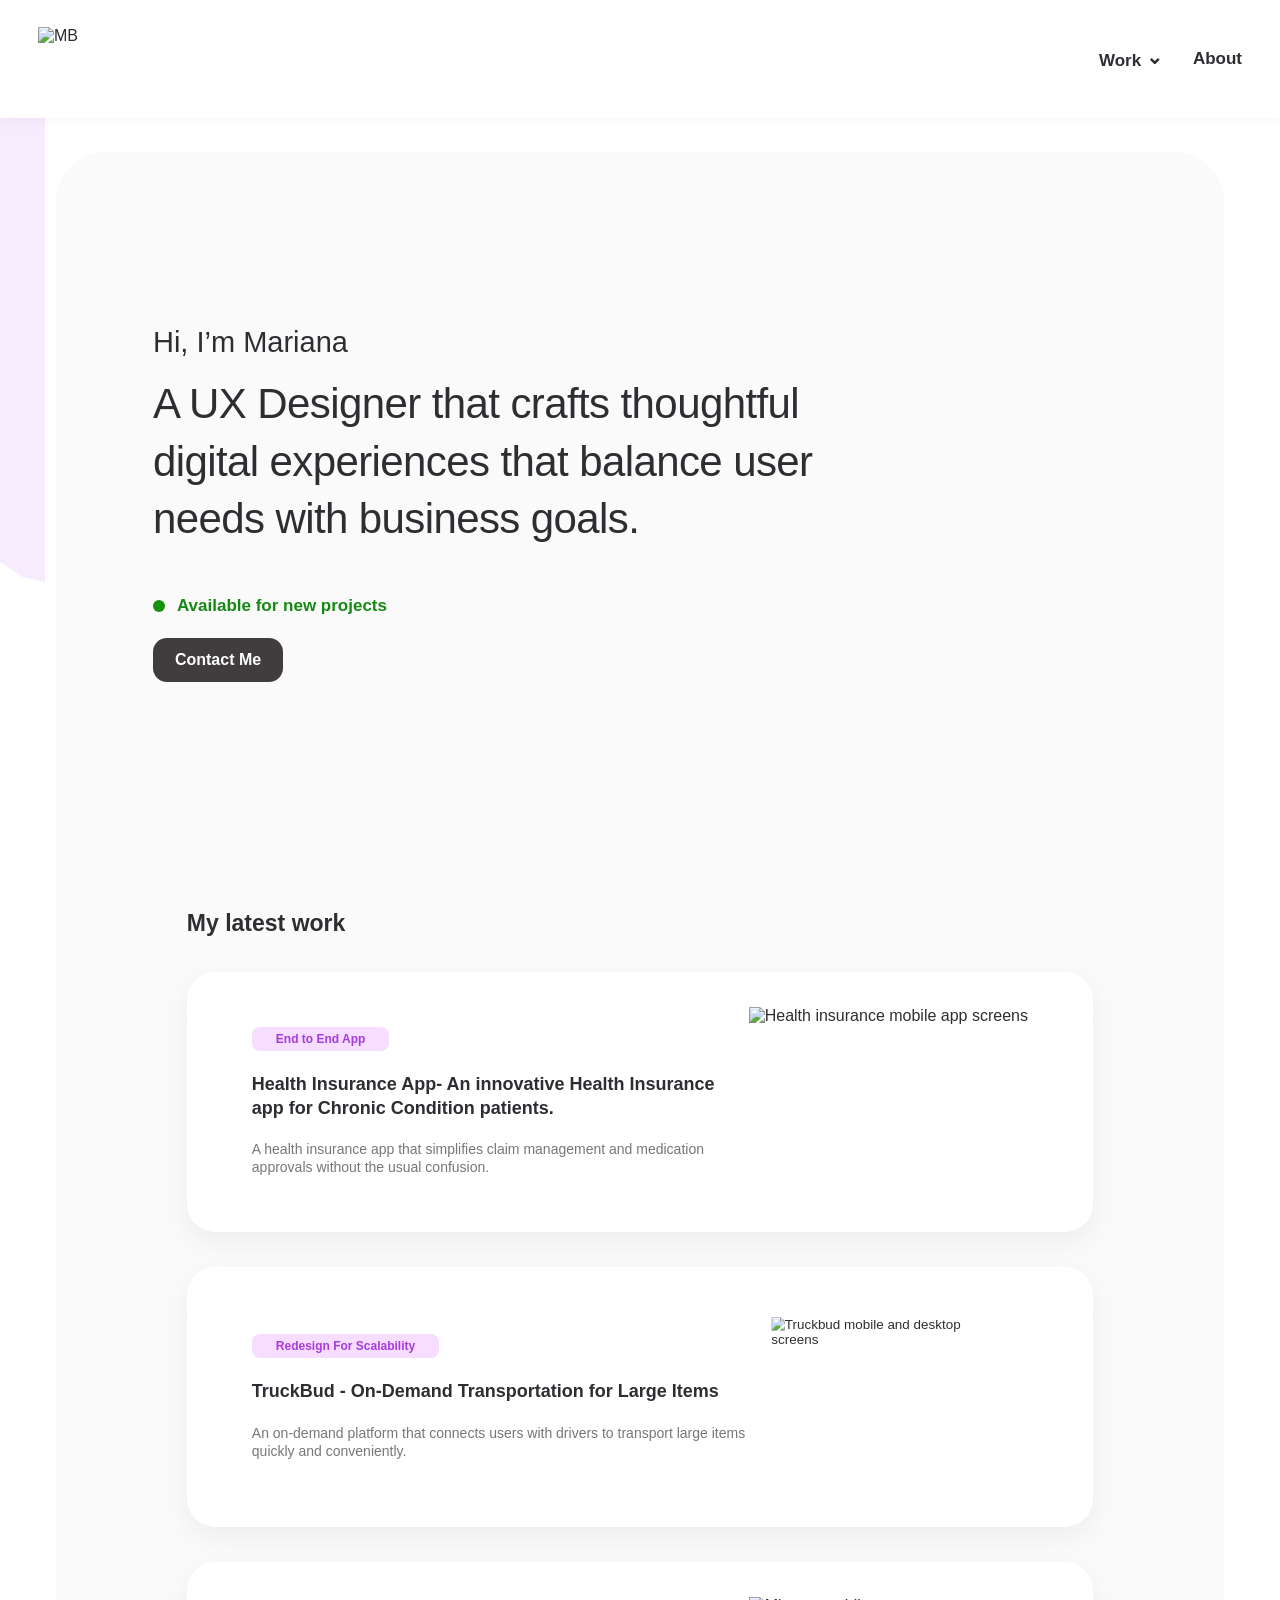
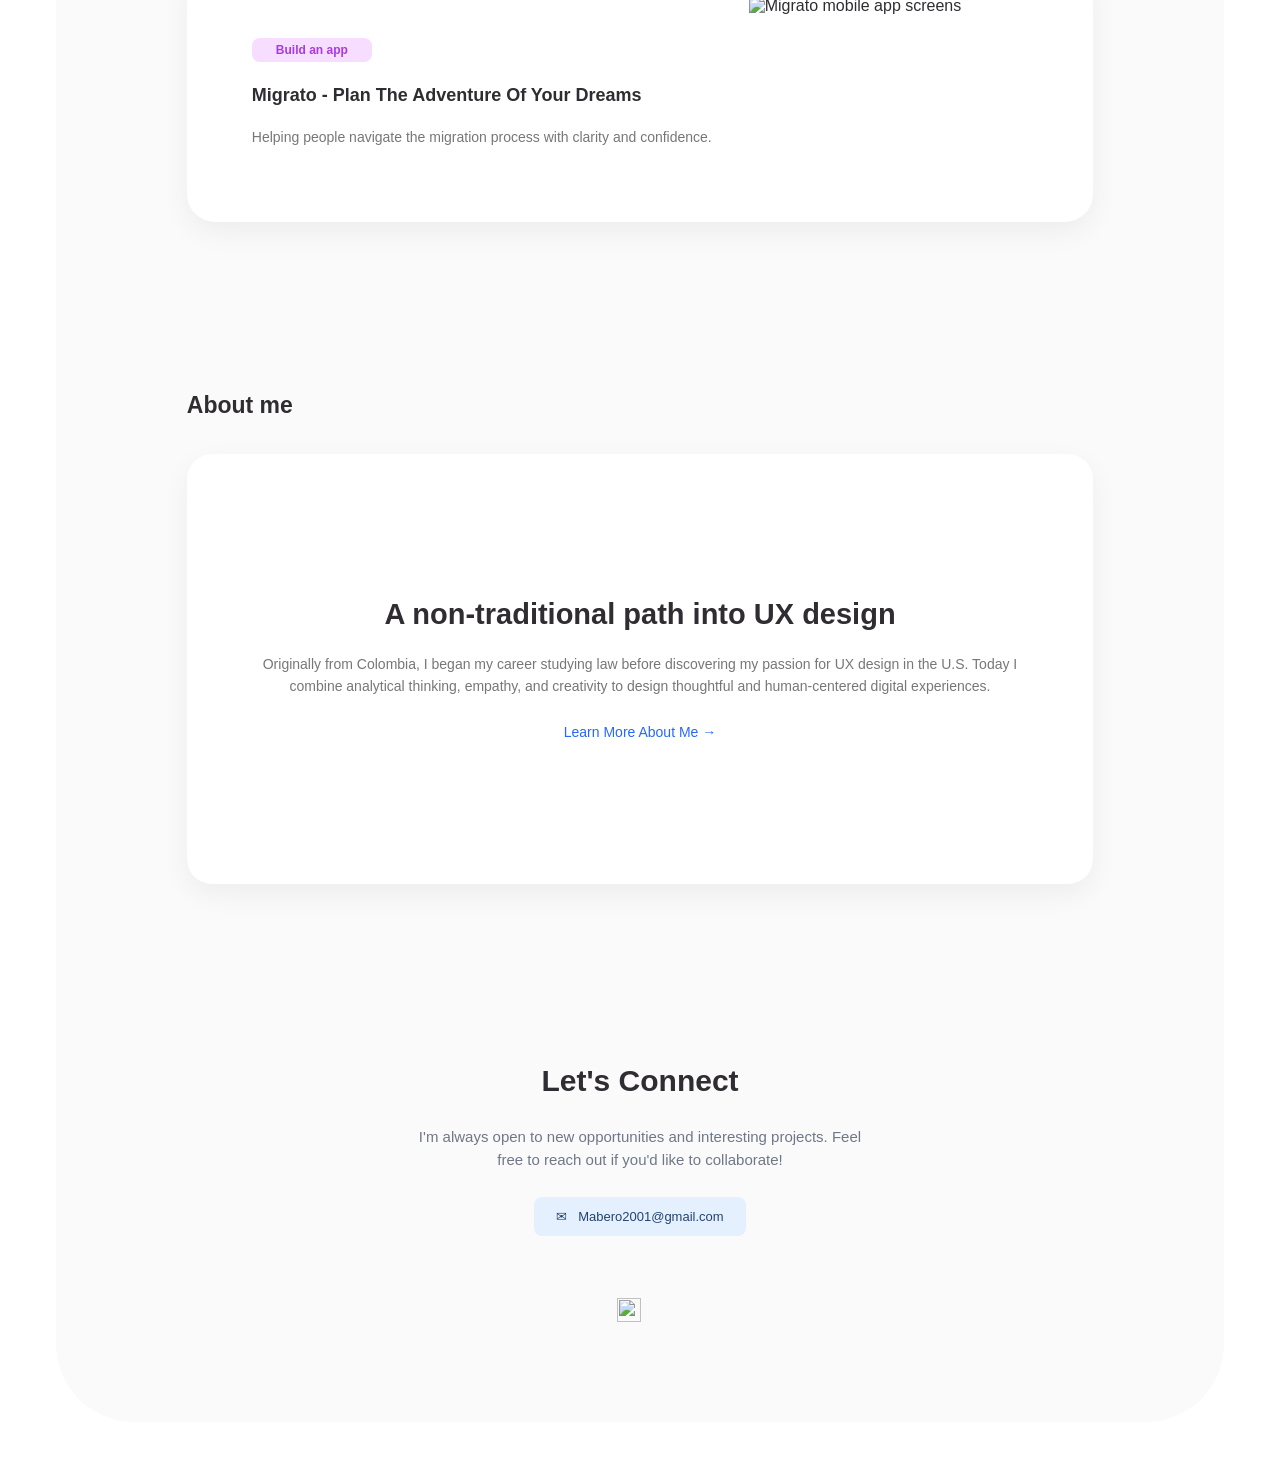
==== index.html @ 7d997001 "Add files via upload" ====
<!doctype html>
<html lang="en">
<head>
  <meta charset="utf-8">
  <meta name="viewport" content="width=device-width, initial-scale=1">
  <title>Mariana Bello | UX Designer</title>
  <link rel="stylesheet" href="preview.css?v=case-study-social-icons">
</head>
<body>
  <header class="header">
    <a href="preview.html" class="brand" aria-label="Mariana Bello home"><img src="assets/logo.png" alt="MB"></a>
    <nav class="nav" aria-label="Primary navigation">
      <div class="work-menu"><button type="button">Work <span>⌄</span></button><div class="dropdown"><a href="health.html">Health Insurance</a><a href="truckbud.html">Truckbud</a><a href="migrato.html">Migrato</a></div></div>
      <a href="about.html">About</a>
    </nav>
    <button class="mobile-toggle" aria-label="Open menu" aria-expanded="false"><span></span><span></span><span></span></button>
  </header>

  <main class="page-shell">
    <section class="hero">
      <div class="shape lavender"></div><div class="shape blue"></div><div class="shape orange"></div>
      <div class="hero-copy">
        <p>Hi, I’m Mariana</p>
        <h1 class="standard-headline">A UX Designer that crafts thoughtful<br class="desktop-headline-break"> digital experiences that balance user<br class="desktop-headline-break"> needs with business goals.</h1>
        <h1 class="full-width-headline">A UX Designer that crafts thoughtful digital<br>experiences that balance user needs with<br>business goals.</h1>
        <div class="available"><i></i>Available for new projects</div>
        <a class="primary-button" href="mailto:mabero2001@gmail.com">Contact Me</a>
      </div>
    </section>

    <section class="home-section work-section" id="work">
      <h2>My latest work</h2>
      <div class="project-stack">
        <a class="project-card" href="health.html"><div class="project-text"><span>End to End App</span><h3>Health Insurance App- An innovative Health Insurance app for Chronic Condition patients.</h3><p>A health insurance app that simplifies claim management and medication approvals without the usual confusion.</p></div><img src="assets/health-card.png?v=2" alt="Health insurance mobile app screens"></a>
        <a class="project-card" href="truckbud.html"><div class="project-text"><span>Redesign For Scalability</span><h3>TruckBud - On-Demand Transportation for Large Items</h3><p>An on-demand platform that connects users with drivers to transport large items quickly and conveniently.</p></div><img src="assets/truckbud-card.png?v=2" alt="Truckbud mobile and desktop screens"></a>
        <a class="project-card" href="migrato.html"><div class="project-text"><span>Build an app</span><h3>Migrato - Plan The Adventure Of Your Dreams</h3><p>Helping people navigate the migration process with clarity and confidence.</p></div><img src="assets/migrato-card.png?v=2" alt="Migrato mobile app screens"></a>
      </div>
    </section>

    <section class="home-section about-preview">
      <h2>About me</h2>
      <div class="about-preview-card"><h3>A non-traditional path into UX design</h3><p>Originally from Colombia, I began my career studying law before discovering my passion for UX design in the U.S. Today I combine analytical thinking, empathy, and creativity to design thoughtful and human-centered digital experiences.</p><a href="about.html">Learn More About Me <b>→</b></a></div>
    </section>

    <section class="connect" id="contact"><h2>Let's Connect</h2><p>I'm always open to new opportunities and interesting projects. Feel<br>free to reach out if you'd like to collaborate!</p><a href="mailto:mabero2001@gmail.com" class="email">✉ &nbsp; Mabero2001@gmail.com</a><div class="social"><a href="https://www.linkedin.com/in/mariana-bello-10333834a" target="_blank" rel="noopener" aria-label="LinkedIn"><img src="assets/social-linkedin.png" alt=""></a><a href="https://profile.indeed.com" target="_blank" rel="noopener" aria-label="Indeed"><img src="assets/social-indeed.png" alt=""></a></div></section>
  </main>
  <script src="site.js"></script>
</body>
</html>
---- preview.css ----
*{box-sizing:border-box;margin:0;padding:0}html{scroll-behavior:smooth}body{background:#fff;color:#302d32;font-family:Inter,-apple-system,BlinkMacSystemFont,"Segoe UI",sans-serif;-webkit-font-smoothing:antialiased}a{color:inherit;text-decoration:none}img{display:block;max-width:100%}button{color:inherit;font:inherit}
.header{align-items:center;background:#fff;box-shadow:0 3px 15px rgba(0,0,0,.035);display:flex;height:118px;justify-content:space-between;padding:0 max(38px,calc((100vw - 2800px)/2));position:relative;z-index:30}.brand img{height:64px;width:64px}.nav{align-items:center;display:flex;gap:30px}.nav>a,.work-menu>button{background:none;border:0;font-size:17px;font-weight:650}.work-menu{position:relative}.work-menu>button{cursor:pointer;padding:18px 0}.work-menu span{font-size:20px}.dropdown{background:#fff;border-radius:12px;box-shadow:0 14px 35px rgba(0,0,0,.11);display:grid;gap:3px;left:-20px;min-width:190px;opacity:0;padding:9px;pointer-events:none;position:absolute;top:54px;transform:translateY(-6px);transition:.2s}.dropdown a{border-radius:7px;font-size:14px;padding:10px 12px}.dropdown a:hover{background:#f7f7f7}.work-menu:hover .dropdown,.work-menu:focus-within .dropdown{opacity:1;pointer-events:auto;transform:none}.mobile-toggle{background:none;border:0;display:none;height:40px;padding:8px;width:40px}.mobile-toggle span{background:#302d32;display:block;height:2px;margin:5px 0;width:24px}
.page-shell{background:#fafafa;border-radius:0 0 78px 78px;margin:0 auto 58px;max-width:2890px;overflow:hidden;width:calc(100% - 112px)}.hero{height:730px;overflow:hidden;position:relative}.hero-copy{left:8.3%;max-width:1050px;position:absolute;top:174px;z-index:4}.hero-copy>p{font-size:29px;margin-bottom:16px}.hero h1{font-size:42px;font-weight:400;letter-spacing:-.6px;line-height:1.37;max-width:1030px}.available{align-items:center;color:#168914;display:flex;font-size:17px;font-weight:600;gap:12px;margin:48px 0 22px}.available i{background:#15930f;border-radius:50%;height:12px;width:12px}.primary-button{background:#413d3f;border-radius:14px;color:#fff;display:inline-block;font-size:16px;font-weight:600;padding:13px 22px}.shape{position:absolute}.lavender{background:#f4e7fa;border-radius:0 55% 58% 0/0 43% 60% 0;height:500px;left:-65px;top:0;width:420px}.blue{background:#e2e9fb;border-radius:55% 0 0 55%;height:430px;right:-55px;top:88px;width:310px}.orange{background:#ff8738;border-radius:45% 55% 37% 63%/34% 48% 52% 66%;height:290px;right:-8px;top:258px;transform:rotate(-11deg);width:205px;z-index:2}
.home-section{margin:0 auto;max-width:2410px;padding:0 11.2%}.home-section h2{font-size:23px;margin-bottom:35px}.work-section{padding-top:28px}.project-stack{display:grid;gap:46px}.project-card{align-items:center;background:#fff;border-radius:28px;box-shadow:0 10px 28px rgba(0,0,0,.055);display:grid;grid-template-columns:minmax(0,1fr) 36%;min-height:340px;overflow:hidden;padding:45px 65px;transition:transform .2s,box-shadow .2s}.project-card:hover{box-shadow:0 16px 35px rgba(0,0,0,.09);transform:translateY(-3px)}.project-text span{background:#f7ddff;border-radius:8px;color:#a83bdd;display:inline-block;font-size:12px;font-weight:600;margin-bottom:34px;padding:5px 24px}.project-text h3{font-size:18px;line-height:1.3;margin-bottom:26px;max-width:700px}.project-text p{color:#777;font-size:14px;line-height:1.3;max-width:660px}.project-card img{height:240px;justify-self:end;object-fit:contain;width:100%}.about-preview{padding-top:170px}.about-preview-card{align-items:center;background:#fff;border-radius:25px;box-shadow:0 10px 28px rgba(0,0,0,.055);display:flex;flex-direction:column;justify-content:center;min-height:430px;padding:60px;text-align:center}.about-preview-card h3{font-size:29px;margin-bottom:22px}.about-preview-card p{color:#777;font-size:14px;line-height:1.6;max-width:1000px}.about-preview-card a{color:#2468ff;font-size:14px;margin-top:27px}.connect{padding:180px 20px 100px;text-align:center}.connect h2{font-size:30px;margin-bottom:28px}.connect p{color:#6f7788;font-size:15px;line-height:1.5}.email{background:#e5f0ff;border-radius:8px;color:#23436f;display:inline-block;font-size:13px;margin:26px 0 55px;padding:12px 22px}.social{display:flex;gap:24px;justify-content:center}.social a{font-size:19px;font-weight:700}
.about-content{margin:0 auto;max-width:2600px;padding:85px 5.5% 0}.about-content h2{font-size:28px;margin-bottom:65px}.about-lead{font-size:27px!important;line-height:1.35!important;margin-bottom:62px!important;max-width:2500px}.about-content>p{font-size:17px;line-height:1.45;margin-bottom:65px}.photo-grid{display:grid;gap:24px;grid-template-columns:repeat(4,1fr);margin-top:95px}.photo-grid img{aspect-ratio:1;border-radius:17px;height:100%;object-fit:cover;width:100%}
.about-page .connect{padding-top:670px;padding-bottom:105px}
.case-page{background:#fff}.case-header{display:none}.case-page main{margin:0 auto;max-width:1440px}.case-board{height:auto;width:100%}
@media(max-width:1100px){.page-shell{border-radius:0 0 50px 50px;width:calc(100% - 42px)}.header{height:88px;padding:0 28px}.brand img{height:52px;width:52px}.hero{height:650px}.hero-copy{left:8%;max-width:720px;top:145px}.hero-copy>p{font-size:24px}.hero h1{font-size:34px}.lavender{height:430px;width:330px}.blue{height:350px;width:255px}.orange{height:230px;top:235px;width:165px}.project-card{grid-template-columns:minmax(0,1fr) 40%;padding:38px 44px}.home-section{padding-left:8%;padding-right:8%}.about-preview{padding-top:120px}.about-content{padding-top:70px}.about-lead{font-size:23px!important}.about-page .connect{padding-top:360px}}
@media(max-width:720px){body.nav-open{overflow:hidden}.header{height:74px;padding:0 19px}.brand img{height:46px;width:46px}.mobile-toggle{display:block;position:relative;z-index:32}.nav{align-items:center;background:#fff;flex-direction:column;gap:28px;inset:0;justify-content:center;opacity:0;pointer-events:none;position:fixed;transform:translateY(-10px);transition:.2s;z-index:31}.nav-open .nav{opacity:1;pointer-events:auto;transform:none}.nav>a,.work-menu>button{font-size:27px}.dropdown{display:none}.nav-open .mobile-toggle span:first-child{transform:translateY(7px) rotate(45deg)}.nav-open .mobile-toggle span:nth-child(2){opacity:0}.nav-open .mobile-toggle span:last-child{transform:translateY(-7px) rotate(-45deg)}.page-shell{border-radius:0 0 35px 35px;margin-bottom:25px;width:calc(100% - 20px)}.hero{height:670px}.hero-copy{left:7%;right:7%;top:260px}.hero-copy>p{font-size:20px;margin-bottom:13px}.hero h1{font-size:29px;line-height:1.3}.available{font-size:14px;margin:33px 0 19px}.primary-button{border-radius:11px;font-size:14px;padding:11px 18px}.lavender{height:245px;left:-65px;width:270px}.blue{height:215px;right:-80px;top:32px;width:190px}.orange{height:145px;right:-20px;top:115px;width:105px}.home-section{padding-left:6%;padding-right:6%}.home-section h2{font-size:20px;margin-bottom:22px}.project-stack{gap:22px}.project-card{display:flex;flex-direction:column-reverse;min-height:0;padding:26px 24px 32px}.project-card img{height:170px;margin-bottom:18px}.project-text span{margin-bottom:18px}.project-text h3{font-size:16px;margin-bottom:15px}.project-text p{font-size:13px}.about-preview{padding-top:90px}.about-preview-card{min-height:360px;padding:38px 24px}.about-preview-card h3{font-size:23px}.connect{padding:110px 20px 72px}.connect h2{font-size:26px}.connect p br{display:none}.about-content{padding:65px 7% 0}.about-content h2{font-size:24px;margin-bottom:42px}.about-lead{font-size:21px!important;margin-bottom:42px!important}.about-content>p{font-size:15px;margin-bottom:42px}.photo-grid{gap:10px;grid-template-columns:repeat(2,1fr);margin-top:55px}.about-page .connect{padding-top:130px}.case-header{height:58px;padding:0 18px}.case-header nav{gap:14px}.case-page main{overflow:hidden}.case-board{min-width:700px;transform-origin:top left;width:700px}.case-page main{height:calc(700px / var(--ratio, .08))}}
@media(max-width:720px){.case-page main{height:auto;overflow:visible}.case-board{min-width:0;transform:none;width:100%}}
.work-menu.work-open .dropdown{opacity:1;pointer-events:auto;transform:none}
.case-nav{height:0;left:50%;max-width:1440px;position:absolute;top:0;transform:translateX(-50%);width:100%;z-index:20}.case-logo-link{height:7vw;left:2%;max-height:100px;min-height:35px;position:absolute;top:0;width:8%}.case-work{left:74%;position:absolute;top:1.6vw}.case-work>button{color:transparent;height:4.8vw;max-height:70px;min-height:30px;padding:0;width:8.5vw}.case-work .dropdown{left:0;top:4.8vw}.case-about-link{height:4.8vw;left:82.2%;max-height:70px;min-height:30px;position:absolute;top:1.6vw;width:7.2vw}
@media(max-width:720px){.nav .work-menu.work-open .dropdown{display:grid;left:50%;top:52px;transform:translateX(-50%)}.case-work .dropdown{display:grid}}
.case-work .dropdown{left:auto;right:0}
.brand img{object-fit:contain;object-position:center}
.project-card img{align-self:center;justify-self:center;object-fit:contain;object-position:center}
.photo-frame{aspect-ratio:1;border-radius:14px;isolation:isolate;overflow:hidden;transform:translateZ(0);-webkit-mask-image:-webkit-radial-gradient(white,black)}.photo-grid .photo-frame img{border-radius:0;height:100%;object-fit:cover;object-position:center;width:100%}
.case-board{object-fit:contain;object-position:top center}
@media(max-width:720px){.project-card img{align-self:center;object-fit:contain;object-position:center}}
.project-card{height:260px;min-height:260px;padding:24px 65px}
.project-card:nth-child(2) img{transform:scale(.84);transform-origin:center}
@media(max-width:1100px){.project-card{padding:38px 44px}}
@media(max-width:720px){.project-card{padding:26px 24px 32px}}
@media(min-width:721px) and (max-width:1100px){.project-stack{gap:35px}.project-card{height:226px;min-height:226px;padding:20px 44px}.project-card img{height:170px}.project-card:nth-child(2) img{transform:scale(.84)}.project-text span{margin-bottom:20px}.project-text h3{margin-bottom:18px}}
@media(min-width:1101px){.project-stack{gap:35px}.project-card img{height:190px}.project-text span{margin-bottom:22px}.project-text h3{margin-bottom:20px}}
.case-board-wrap{position:relative}.case-board-segments{container-type:inline-size}.case-board-segments>img{display:block;height:auto;width:100%}.case-link-band{align-items:center;aspect-ratio:var(--band-ratio);background:var(--band-image) center/100% 100% no-repeat;box-sizing:border-box;display:flex;padding-left:var(--link-left);white-space:nowrap;width:100%}.case-link-band a{color:var(--link-color);font-family:Arial,sans-serif;font-size:var(--link-size);font-weight:400;line-height:1.15;text-decoration:underline}.case-link-band span{color:var(--link-color);font-family:Arial,sans-serif;font-size:var(--link-size);line-height:1.15}
html,body{height:auto;min-height:100%;overflow-y:auto}body:not(.nav-open){overflow-y:auto!important}.page-shell{height:auto;max-height:none;position:relative}
.about-page .connect{padding-top:180px}
@media(max-width:720px){.about-page .connect{padding-top:130px}}
.header .work-menu>button span{position:relative;top:-2px}
@media(min-width:721px) and (max-width:1100px){
  .page-shell{border-radius:0 50px 50px 50px;margin-top:34px;overflow:visible}
  .page-shell .hero{border-radius:0 50px 0 0;height:600px;overflow:visible}
  .page-shell .hero-copy{left:8.4%;max-width:560px;top:121px}
  .page-shell .lavender{height:434px;left:-19px;top:-40px;width:315px}
  .page-shell .blue{height:375px;top:52px;width:200px}
  .page-shell .orange{height:257px;right:-55px;top:221px;transform:none;width:206px}
}
.page-shell .lavender{background:transparent url("assets/hero-lavender-original.png") center/100% 100% no-repeat;border-radius:0}
.page-shell .blue{background:transparent url("assets/hero-blue-smooth.png") center/100% 100% no-repeat;border-radius:0}
.page-shell .orange{background:transparent url("assets/hero-orange-original.png") center/100% 100% no-repeat;border-radius:0}
.page-shell .hero h1{font-weight:300}
@media(max-width:720px){.project-card{height:auto;min-height:0}}

/* Preserve the original hero artwork proportions at each responsive range. */
.page-shell,
.page-shell .hero{overflow:visible}
.page-shell .lavender,
.page-shell .blue,
.page-shell .orange{background-size:contain;transform:none}

@media(min-width:1600px){
  .page-shell .lavender{height:567px;left:-45px;top:-45px;width:420px}
  .page-shell .blue{height:525px;right:-52px;top:42px;width:280px}
  .page-shell .orange{height:262px;right:-42px;top:235px;width:210px}
}

@media(min-width:1101px) and (max-width:1599px){
  .page-shell .lavender{height:499px;left:-35px;top:-35px;width:370px}
  .page-shell .blue{height:431px;right:-110px;top:54px;width:230px}
  .page-shell .orange{height:231px;right:-95px;top:225px;width:185px}
}

@media(min-width:721px) and (max-width:1100px){
  .page-shell .blue{top:52px}
  .page-shell .orange{height:200px;right:-42px;top:248px;width:160px}
}

@media(max-width:720px){
  .page-shell .lavender{height:290px;left:-45px;top:-28px;width:215px}
  .page-shell .blue{height:234px;right:-35px;top:20px;width:125px}
  .page-shell .orange{height:125px;right:-28px;top:112px;width:100px}
}

.desktop-headline-break{display:none}
@media(min-width:1101px){.desktop-headline-break{display:block}}
.full-width-headline{display:none}
@media(min-width:1501px){.standard-headline{display:none}.full-width-headline{display:block}}

@media(min-width:1101px){
  .page-shell .blue{right:-56px}
  .page-shell .orange{height:254px;right:-90px;top:270px;width:204px}
}

@media(min-width:1920px){
  .page-shell .blue{height:600px;right:180px;top:16px;width:320px}
  .page-shell .orange{height:411px;right:-100px;top:358px;width:330px}
}

.social{align-items:flex-end;gap:22px}.social a{align-items:flex-end;display:flex;height:31px;justify-content:center}.social a:first-child img{height:24px;width:24px}.social a:last-child img{height:31px;width:auto}

@media(min-width:721px){
  .page-shell{border-top-left-radius:50px;border-top-right-radius:50px;margin-top:34px}
  .page-shell .lavender{transform:translateY(-34px)}
  .page-shell .lavender::before{background:#f7ecfe;clip-path:polygon(0 0,100% 0,100% 100%,75% 99%,50% 96%,25% 91%,0 84%);content:"";height:100%;position:absolute;right:calc(100% - 24px);top:0;width:90px}
}

.case-work{left:80.5%}
.case-about-link{left:89.5%}
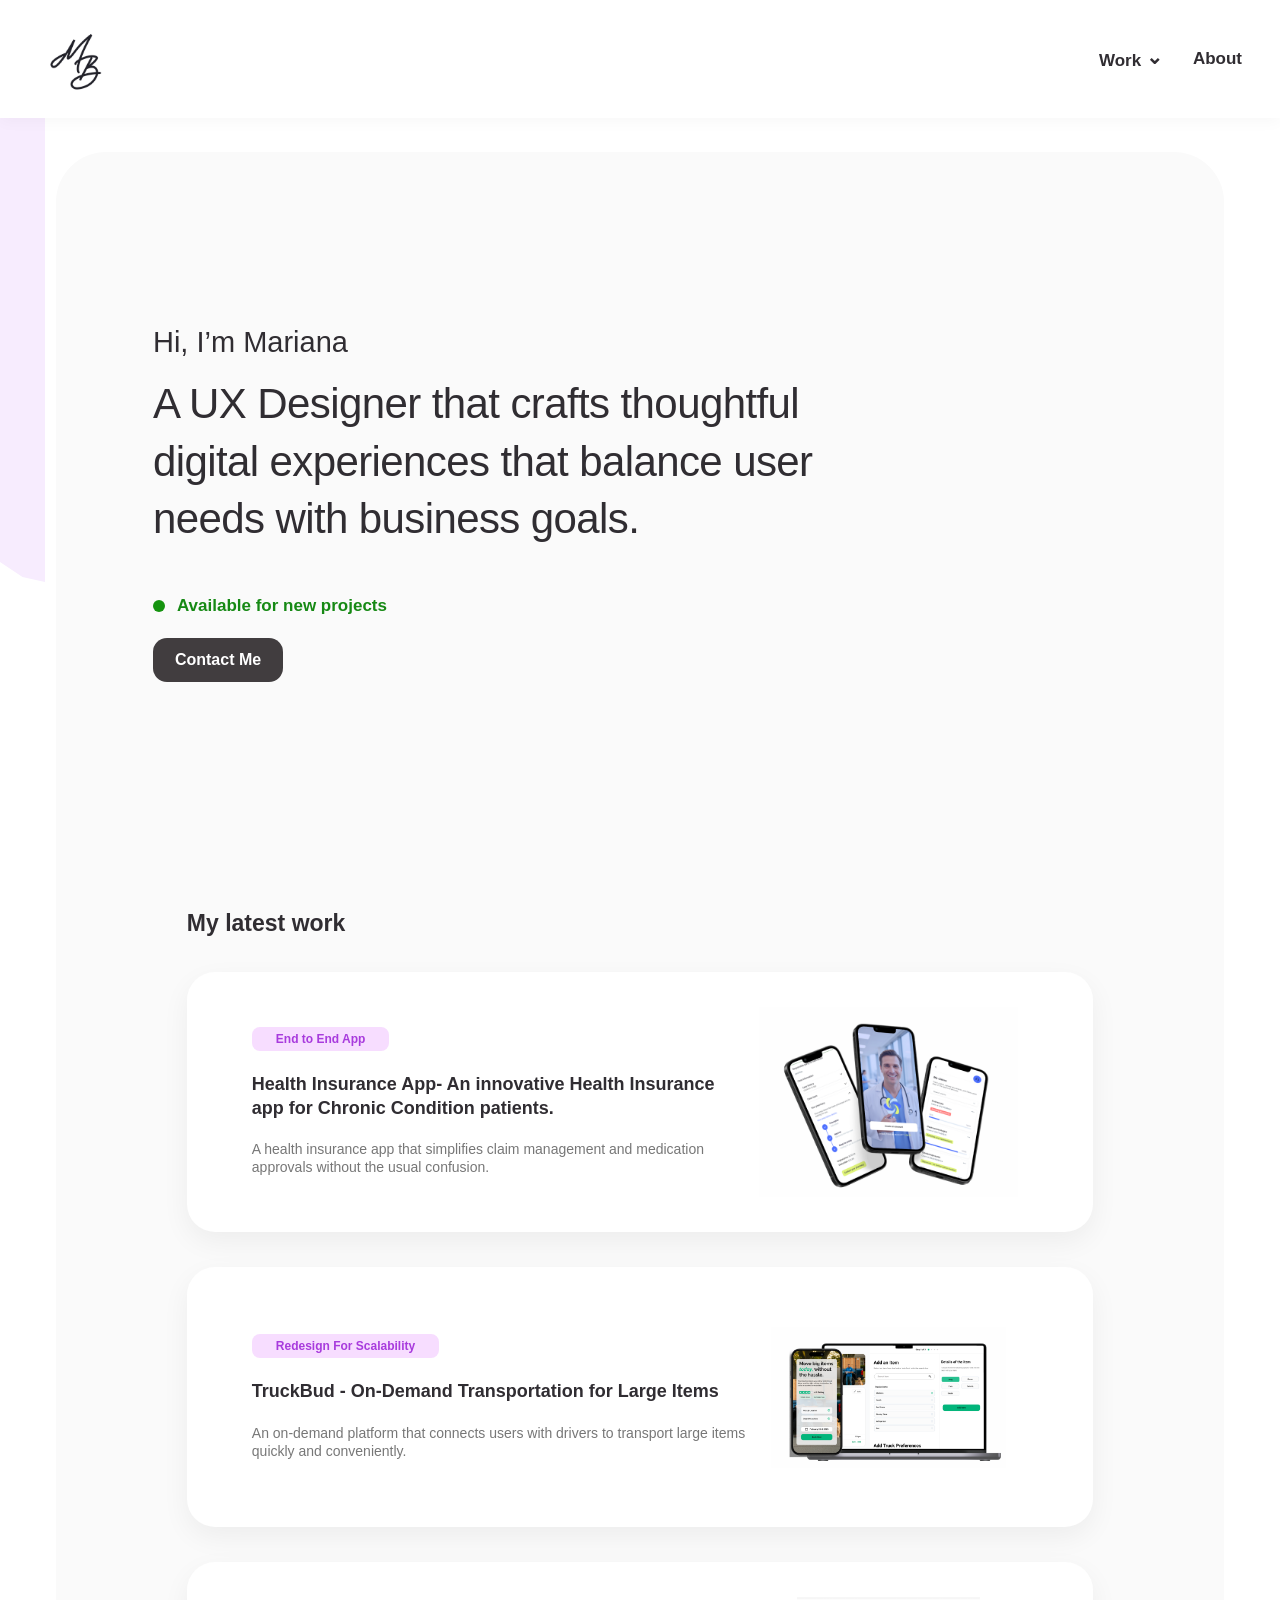
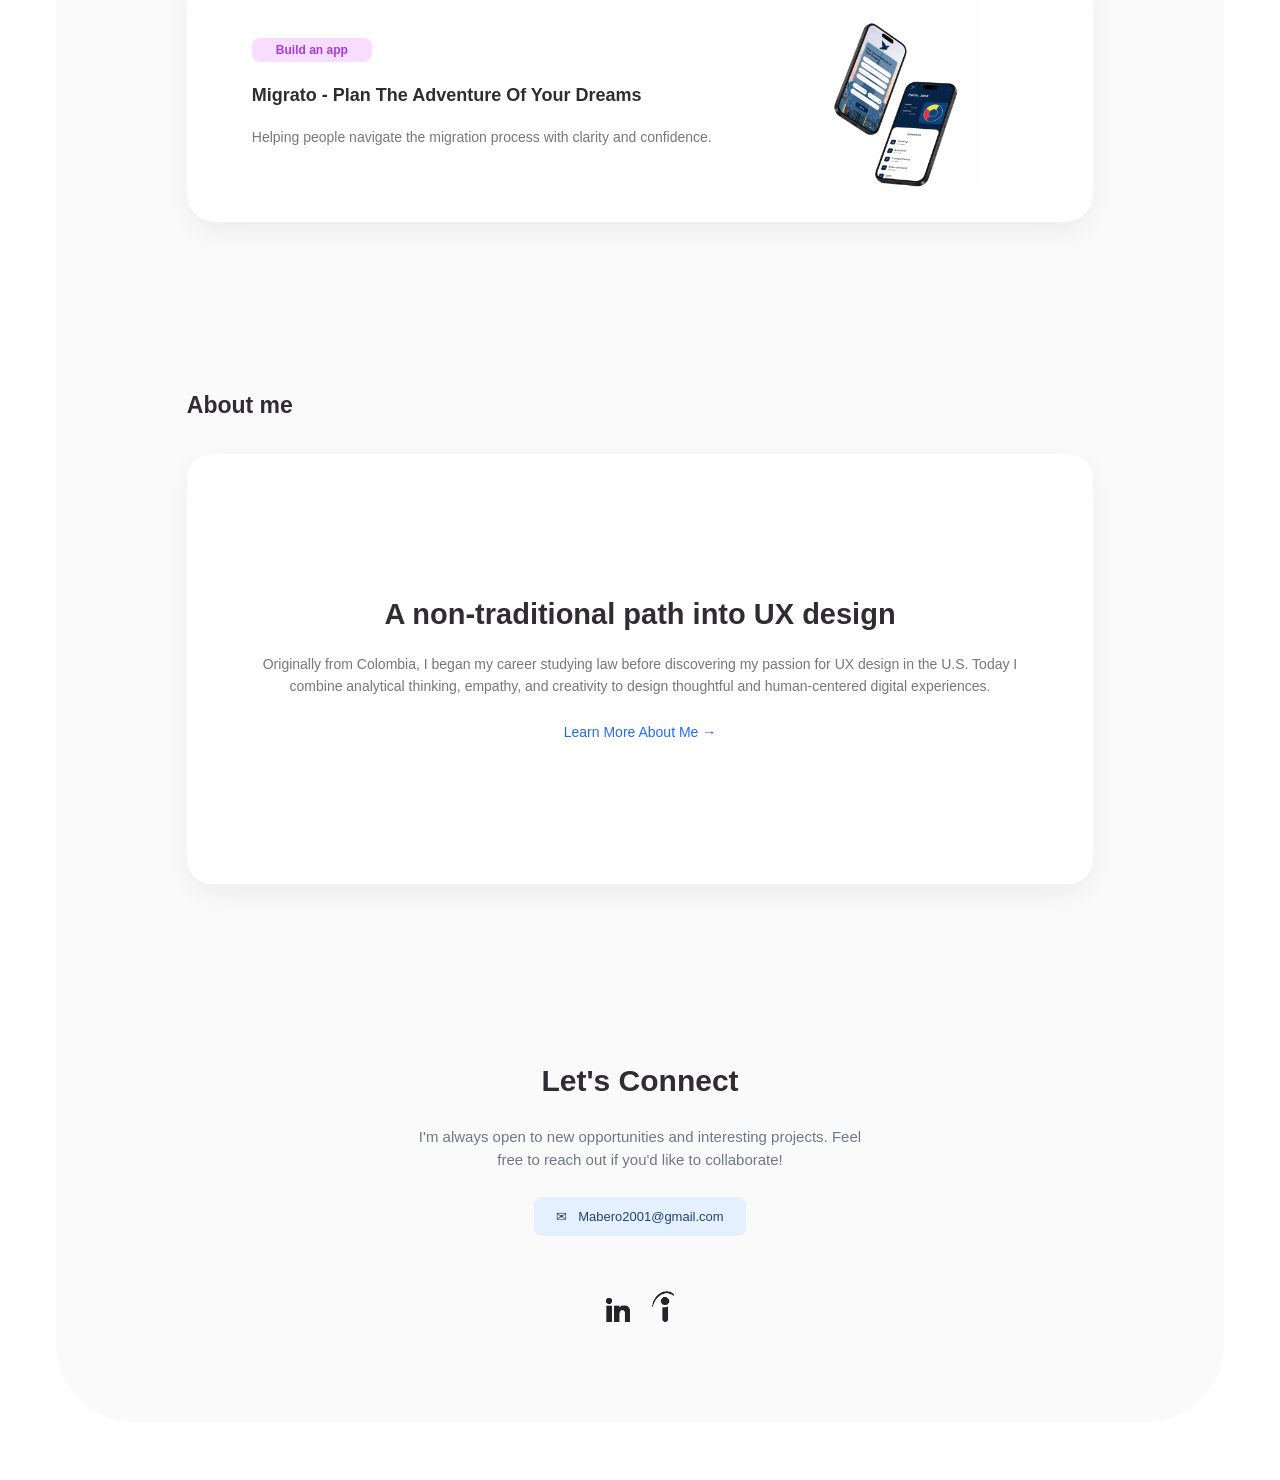
==== commit 6f326f02: "Update index.html" ====
--- a/index.html
+++ b/index.html
@@ -8,7 +8,7 @@
 </head>
 <body>
   <header class="header">
-    <a href="preview.html" class="brand" aria-label="Mariana Bello home"><img src="assets/logo.png" alt="MB"></a>
+    <a href="preview.html" class="brand" aria-label="Mariana Bello home"><img src="logo.png" alt="MB"></a>
     <nav class="nav" aria-label="Primary navigation">
       <div class="work-menu"><button type="button">Work <span>⌄</span></button><div class="dropdown"><a href="health.html">Health Insurance</a><a href="truckbud.html">Truckbud</a><a href="migrato.html">Migrato</a></div></div>
       <a href="about.html">About</a>
@@ -31,9 +31,9 @@
     <section class="home-section work-section" id="work">
       <h2>My latest work</h2>
       <div class="project-stack">
-        <a class="project-card" href="health.html"><div class="project-text"><span>End to End App</span><h3>Health Insurance App- An innovative Health Insurance app for Chronic Condition patients.</h3><p>A health insurance app that simplifies claim management and medication approvals without the usual confusion.</p></div><img src="assets/health-card.png?v=2" alt="Health insurance mobile app screens"></a>
-        <a class="project-card" href="truckbud.html"><div class="project-text"><span>Redesign For Scalability</span><h3>TruckBud - On-Demand Transportation for Large Items</h3><p>An on-demand platform that connects users with drivers to transport large items quickly and conveniently.</p></div><img src="assets/truckbud-card.png?v=2" alt="Truckbud mobile and desktop screens"></a>
-        <a class="project-card" href="migrato.html"><div class="project-text"><span>Build an app</span><h3>Migrato - Plan The Adventure Of Your Dreams</h3><p>Helping people navigate the migration process with clarity and confidence.</p></div><img src="assets/migrato-card.png?v=2" alt="Migrato mobile app screens"></a>
+        <a class="project-card" href="health.html"><div class="project-text"><span>End to End App</span><h3>Health Insurance App- An innovative Health Insurance app for Chronic Condition patients.</h3><p>A health insurance app that simplifies claim management and medication approvals without the usual confusion.</p></div><img src="health-card.png?v=2" alt="Health insurance mobile app screens"></a>
+        <a class="project-card" href="truckbud.html"><div class="project-text"><span>Redesign For Scalability</span><h3>TruckBud - On-Demand Transportation for Large Items</h3><p>An on-demand platform that connects users with drivers to transport large items quickly and conveniently.</p></div><img src="truckbud-card.png?v=2" alt="Truckbud mobile and desktop screens"></a>
+        <a class="project-card" href="migrato.html"><div class="project-text"><span>Build an app</span><h3>Migrato - Plan The Adventure Of Your Dreams</h3><p>Helping people navigate the migration process with clarity and confidence.</p></div><img src="migrato-card.png?v=2" alt="Migrato mobile app screens"></a>
       </div>
     </section>
 
@@ -42,7 +42,7 @@
       <div class="about-preview-card"><h3>A non-traditional path into UX design</h3><p>Originally from Colombia, I began my career studying law before discovering my passion for UX design in the U.S. Today I combine analytical thinking, empathy, and creativity to design thoughtful and human-centered digital experiences.</p><a href="about.html">Learn More About Me <b>→</b></a></div>
     </section>
 
-    <section class="connect" id="contact"><h2>Let's Connect</h2><p>I'm always open to new opportunities and interesting projects. Feel<br>free to reach out if you'd like to collaborate!</p><a href="mailto:mabero2001@gmail.com" class="email">✉ &nbsp; Mabero2001@gmail.com</a><div class="social"><a href="https://www.linkedin.com/in/mariana-bello-10333834a" target="_blank" rel="noopener" aria-label="LinkedIn"><img src="assets/social-linkedin.png" alt=""></a><a href="https://profile.indeed.com" target="_blank" rel="noopener" aria-label="Indeed"><img src="assets/social-indeed.png" alt=""></a></div></section>
+    <section class="connect" id="contact"><h2>Let's Connect</h2><p>I'm always open to new opportunities and interesting projects. Feel<br>free to reach out if you'd like to collaborate!</p><a href="mailto:mabero2001@gmail.com" class="email">✉ &nbsp; Mabero2001@gmail.com</a><div class="social"><a href="https://www.linkedin.com/in/mariana-bello-10333834a" target="_blank" rel="noopener" aria-label="LinkedIn"><img src="social-linkedin.png" alt=""></a><a href="https://profile.indeed.com" target="_blank" rel="noopener" aria-label="Indeed"><img src="social-indeed.png" alt=""></a></div></section>
   </main>
   <script src="site.js"></script>
 </body>
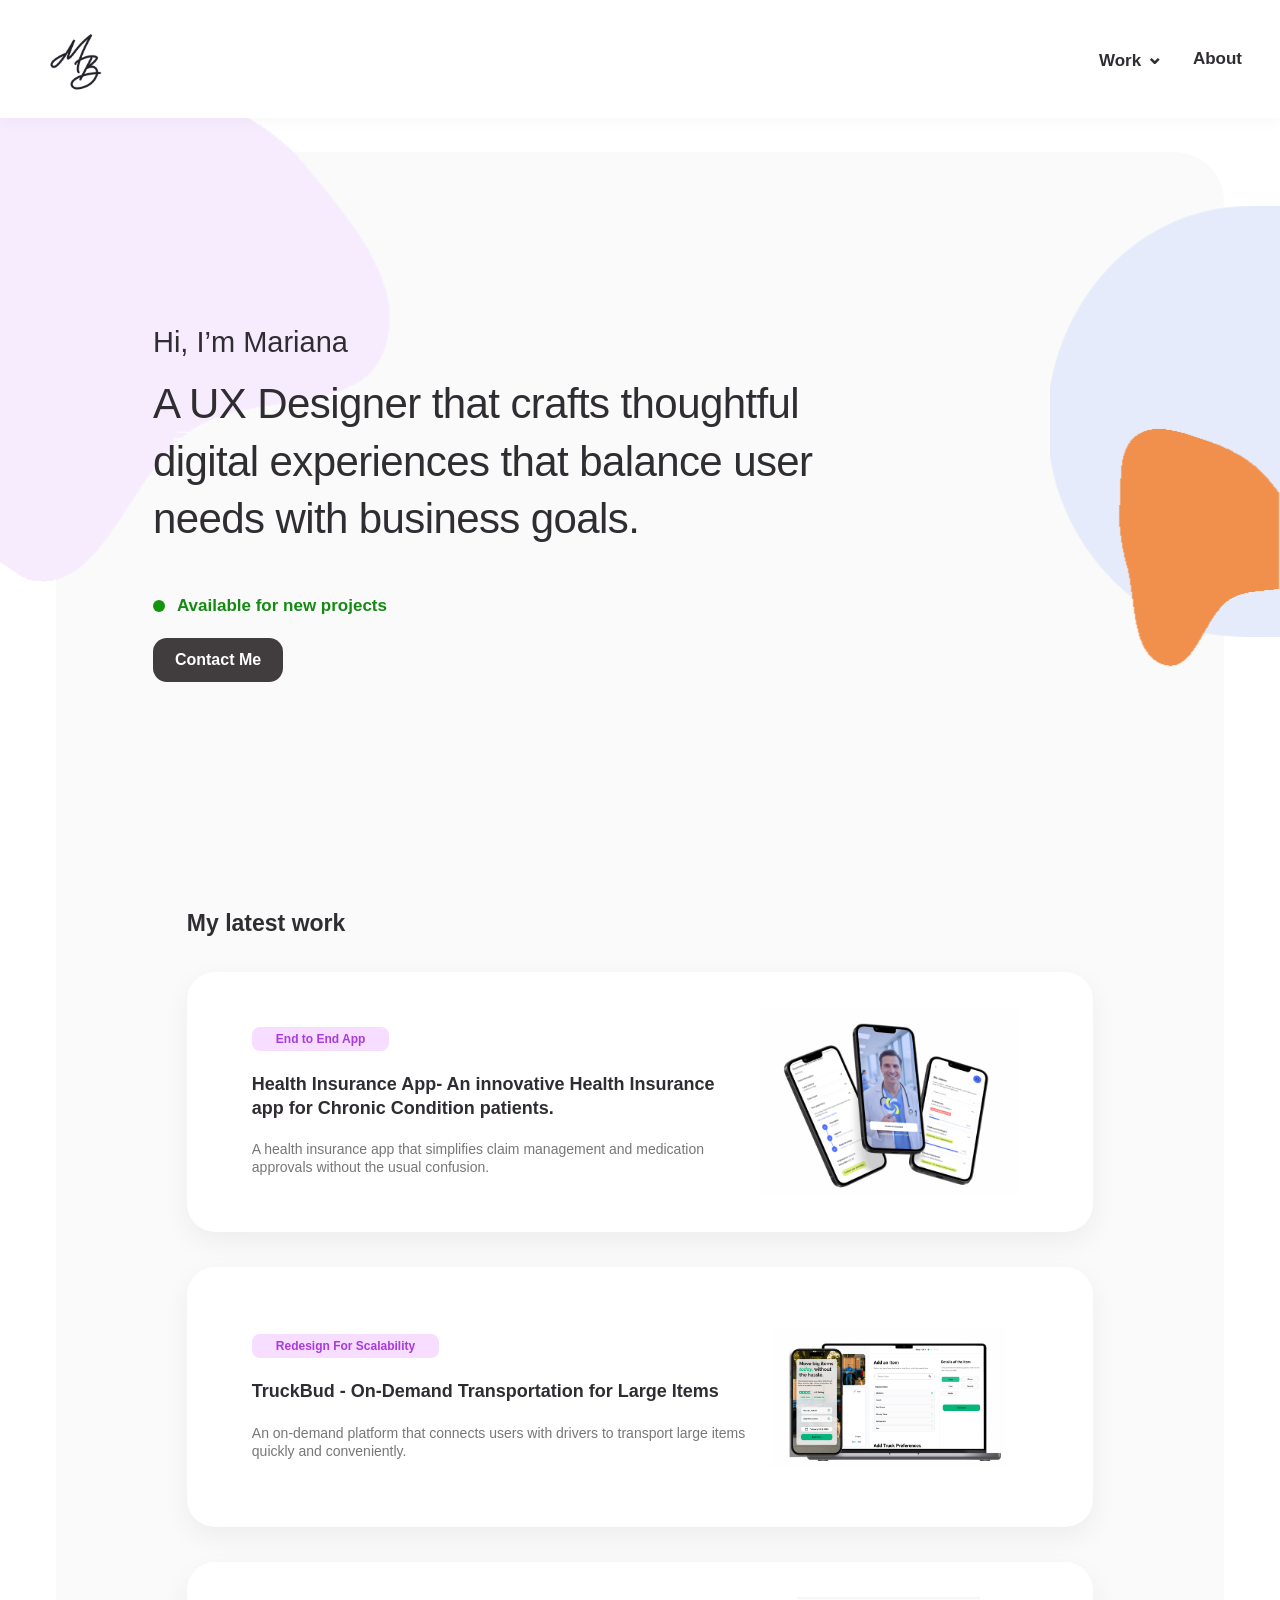
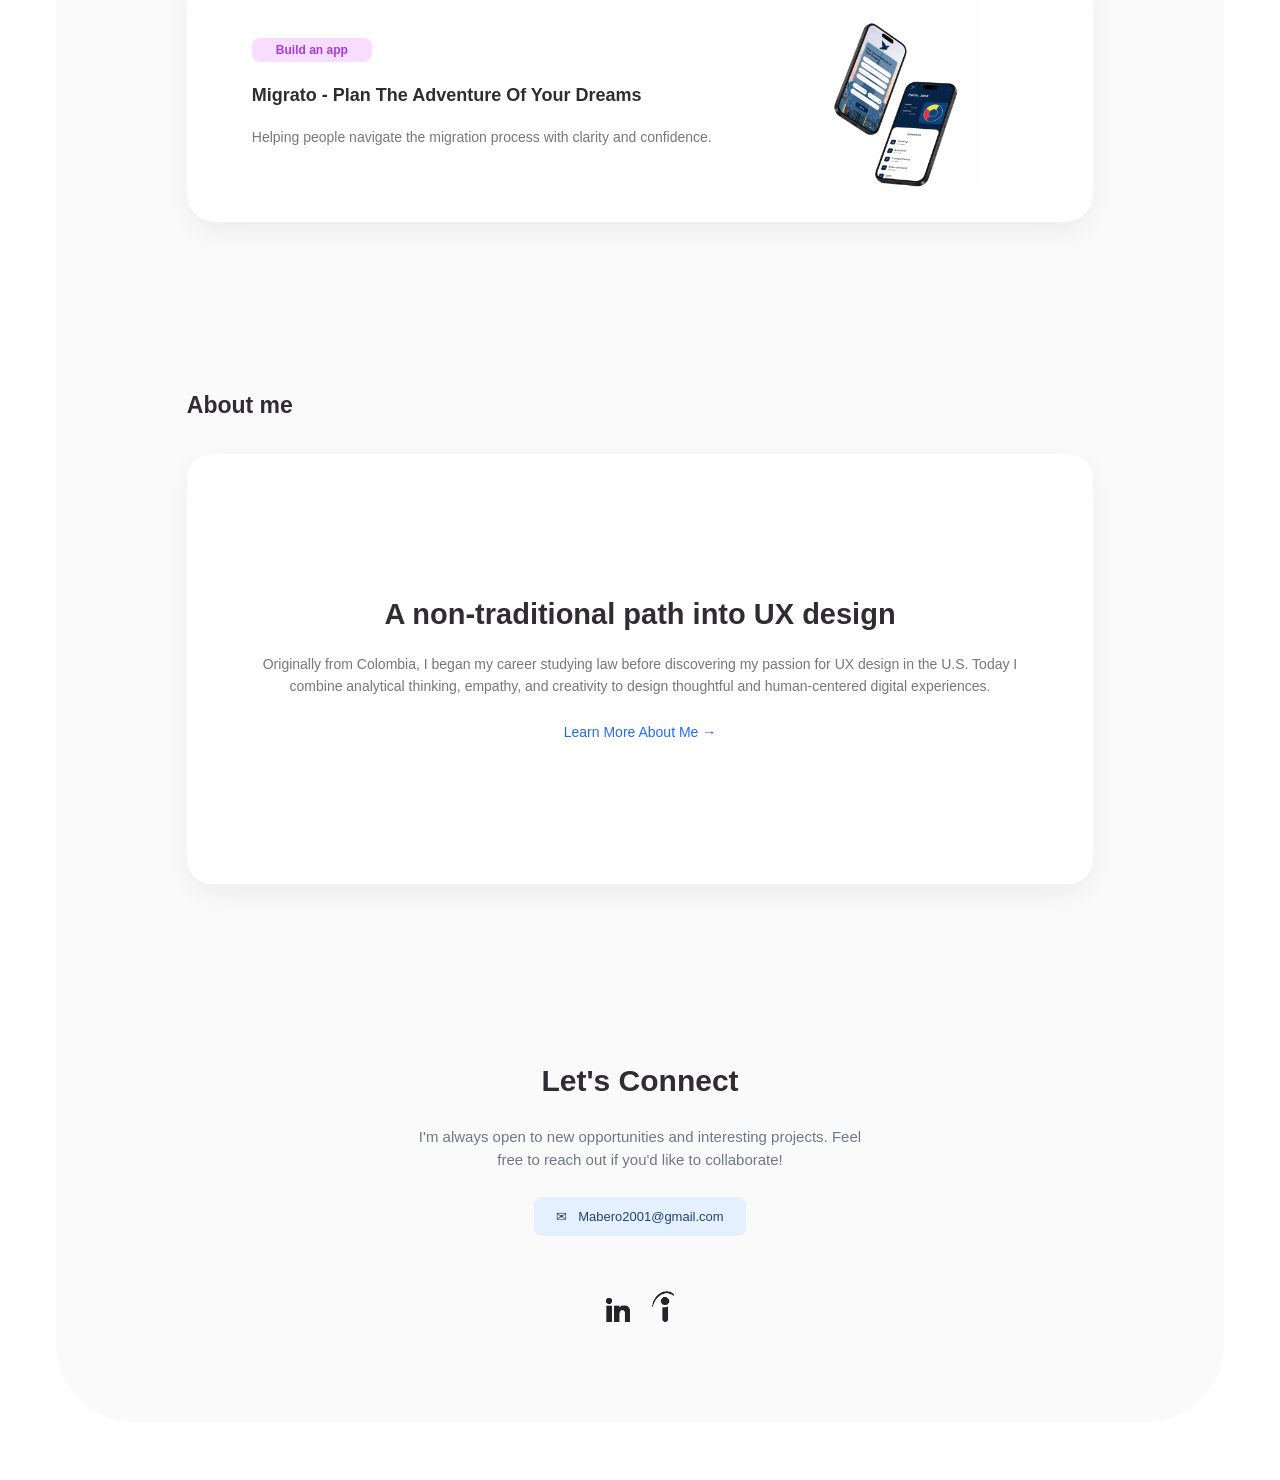
==== commit ef5c474d: "Update index.html" ====
--- a/index.html
+++ b/index.html
@@ -8,7 +8,7 @@
 </head>
 <body>
   <header class="header">
-    <a href="preview.html" class="brand" aria-label="Mariana Bello home"><img src="logo.png" alt="MB"></a>
+    <a href="index.html" class="brand" aria-label="Mariana Bello home"><img src="logo.png" alt="MB"></a>
     <nav class="nav" aria-label="Primary navigation">
       <div class="work-menu"><button type="button">Work <span>⌄</span></button><div class="dropdown"><a href="health.html">Health Insurance</a><a href="truckbud.html">Truckbud</a><a href="migrato.html">Migrato</a></div></div>
       <a href="about.html">About</a>
--- a/preview.css
+++ b/preview.css
@@ -36,9 +36,9 @@
   .page-shell .blue{height:375px;top:52px;width:200px}
   .page-shell .orange{height:257px;right:-55px;top:221px;transform:none;width:206px}
 }
-.page-shell .lavender{background:transparent url("assets/hero-lavender-original.png") center/100% 100% no-repeat;border-radius:0}
-.page-shell .blue{background:transparent url("assets/hero-blue-smooth.png") center/100% 100% no-repeat;border-radius:0}
-.page-shell .orange{background:transparent url("assets/hero-orange-original.png") center/100% 100% no-repeat;border-radius:0}
+.page-shell .lavender{background:transparent url("hero-lavender-original.png") center/100% 100% no-repeat;border-radius:0}
+.page-shell .blue{background:transparent url("hero-blue-smooth.png") center/100% 100% no-repeat;border-radius:0}
+.page-shell .orange{background:transparent url("hero-orange-original.png") center/100% 100% no-repeat;border-radius:0}
 .page-shell .hero h1{font-weight:300}
 @media(max-width:720px){.project-card{height:auto;min-height:0}}
 
